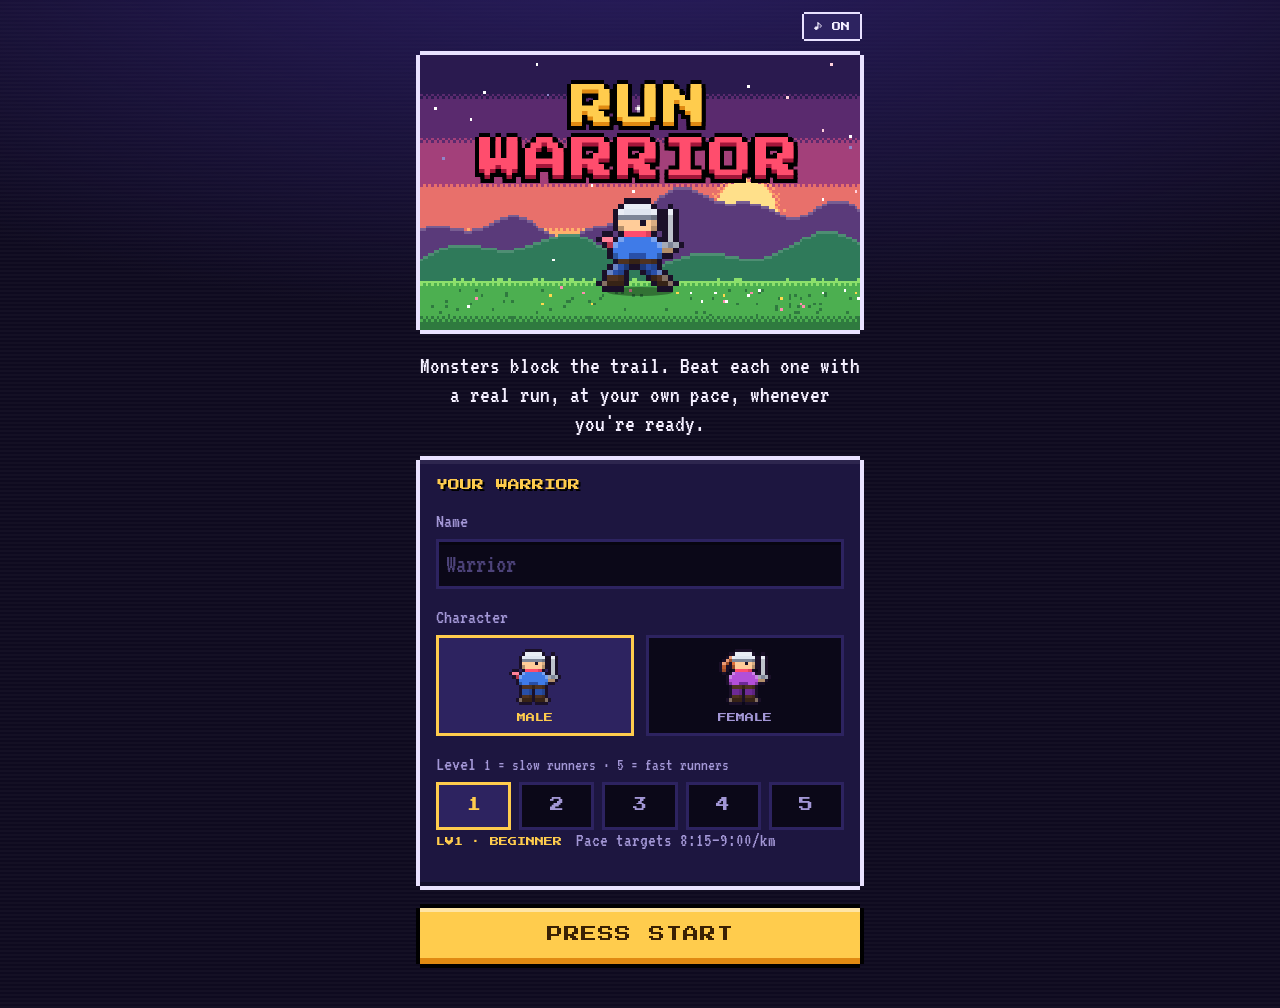
==== index.html @ 3b112ef6 "Add files via upload" ====
<!doctype html>
<html lang="en">
<head>
  <meta charset="utf-8">
  <meta name="viewport" content="width=device-width, initial-scale=1">
  <meta name="theme-color" content="#0e0a1f">
  <title>Run Warrior</title>
  <link rel="preconnect" href="https://fonts.googleapis.com">
  <link rel="preconnect" href="https://fonts.gstatic.com" crossorigin>
  <link href="https://fonts.googleapis.com/css2?family=Press+Start+2P&family=VT323&display=swap" rel="stylesheet">
  <link rel="stylesheet" href="css/style.css">
</head>
<body>
  <main id="app"><p class="loading">LOADING…</p></main>
  <script type="module" src="js/main.js"></script>
</body>
</html>
---- css/style.css ----
/* Run Warrior: pixel-art style */

:root {
  --bg: #0e0a1f;
  --panel: #1d1640;
  --panel-2: #2d2360;
  --well: #0b0818;
  --line: #e9e2ff;
  --ink: #f4efff;
  --muted: #a397d6;
  --gold: #ffcc4d;
  --gold-2: #e08a12;
  --gold-ink: #3a2104;
  --red: #ff4d6d;
  --green: #3ee07a;
  --yellow: #ffd84d;
  --font-pixel: 'Press Start 2P', ui-monospace, monospace;
  --font-body: 'VT323', ui-monospace, monospace;
  --b: 4px; /* pixel border size */
  --u: 3px; /* one scene pixel, set by JS */
  /* Notched pixel border: four offset shadows leave the corners open. */
  --border: 0 calc(-1 * var(--b)) 0 0 var(--line), 0 var(--b) 0 0 var(--line),
            calc(-1 * var(--b)) 0 0 0 var(--line), var(--b) 0 0 0 var(--line);
  --border-dark: 0 calc(-1 * var(--b)) 0 0 #000, 0 var(--b) 0 0 #000,
                 calc(-1 * var(--b)) 0 0 0 #000, var(--b) 0 0 0 #000;
}

* { box-sizing: border-box; }

html { background: var(--bg); }

body {
  margin: 0;
  min-height: 100vh;
  color: var(--ink);
  font-family: var(--font-body);
  font-size: 22px;
  line-height: 1.2;
  background:
    radial-gradient(ellipse 120% 60% at 50% -10%, #2c1f66 0%, transparent 70%),
    repeating-linear-gradient(0deg, rgba(255, 255, 255, 0.025) 0 2px, transparent 2px 4px),
    var(--bg);
  -webkit-font-smoothing: none;
  -webkit-tap-highlight-color: transparent;
}

#app { max-width: 480px; margin: 0 auto; padding: 14px 16px 40px; }

img { image-rendering: pixelated; }

.loading { font-family: var(--font-pixel); font-size: 12px; text-align: center; margin-top: 40vh; }

.muted { color: var(--muted); }
.center { text-align: center; }
.sr { position: absolute; width: 1px; height: 1px; overflow: hidden; clip: rect(0 0 0 0); white-space: nowrap; }

/* ---------- Top bar ---------- */

.topbar {
  display: flex;
  align-items: center;
  justify-content: space-between;
  margin: 0 var(--b) 16px;
}
.brand {
  font-family: var(--font-pixel);
  font-size: 12px;
  color: var(--gold);
  text-shadow: 2px 2px 0 #000;
}
.title-screen .brand { visibility: hidden; }
.icon-btn {
  font-family: var(--font-pixel);
  font-size: 9px;
  color: var(--ink);
  background: var(--panel-2);
  border: 0;
  padding: 8px 10px;
  cursor: pointer;
  box-shadow: 0 -2px 0 0 var(--line), 0 2px 0 0 var(--line), -2px 0 0 0 var(--line), 2px 0 0 0 var(--line);
}
.icon-btn[aria-pressed='false'] { color: var(--muted); }

/* ---------- Panels ---------- */

.panel {
  background: var(--panel);
  box-shadow: var(--border), inset 0 calc(-1 * var(--b)) 0 0 rgba(0, 0, 0, 0.3), inset 0 var(--b) 0 0 rgba(255, 255, 255, 0.07);
  margin: var(--b) var(--b) 22px;
  padding: 18px 16px;
}
.panel-title {
  margin: 0 0 16px;
  font-family: var(--font-pixel);
  font-weight: 400;
  font-size: 12px;
  color: var(--gold);
  text-shadow: 2px 2px 0 #000;
}
.panel p { margin: 0 0 12px; }
.panel p:last-child { margin-bottom: 0; }
.lead { font-size: 24px; }

/* ---------- Scene ---------- */

.scene {
  position: relative;
  aspect-ratio: 16 / 10;
  margin: var(--b) var(--b) 22px;
  background: #000;
  box-shadow: var(--border);
  overflow: hidden;
  user-select: none;
  -webkit-user-select: none;
}
.scene canvas {
  position: absolute;
  inset: 0;
  width: 100%;
  height: 100%;
  image-rendering: pixelated;
}
.scene .fx { z-index: 3; pointer-events: none; }

.actor {
  position: absolute;
  bottom: 14%;
  left: calc(var(--x) * 1%);
  transform: translateX(-50%);
  z-index: 2;
}
.actor::before {
  content: '';
  position: absolute;
  left: 12%;
  right: 12%;
  bottom: calc(var(--u) * -1.5);
  height: calc(var(--u) * 3);
  background: rgba(0, 0, 0, 0.35);
  border-radius: 50%;
}
.actor .body { position: relative; transform-origin: 50% 100%; }
.actor img { display: block; width: calc(var(--u) * var(--w)); height: auto; }

/* Idle animations: whole-pixel steps for that sprite feel */
.idle-bob { animation: bob 1s steps(1) infinite; }
@keyframes bob { 50% { transform: translateY(calc(var(--u) * -1)); } }

.idle-squish { transform-origin: 50% 100%; animation: squish 0.9s steps(1) infinite; }
@keyframes squish { 50% { transform: scale(1.1, 0.88); } }

.idle-hop { animation: hop 0.8s steps(1) infinite; }
@keyframes hop {
  25% { transform: translateY(calc(var(--u) * -3)); }
  50% { transform: translateY(calc(var(--u) * -1)); }
}

.idle-sway { animation: sway 1.6s steps(1) infinite; }
@keyframes sway {
  25% { transform: translateX(calc(var(--u) * -1)); }
  75% { transform: translateX(var(--u)); }
}

.idle-hover { animation: hover 1.2s steps(1) infinite; }
@keyframes hover {
  25%, 75% { transform: translateY(calc(var(--u) * -2)); }
  50% { transform: translateY(calc(var(--u) * -4)); }
}

/* Attack moves */
.hero .body.dash { animation: dash 0.55s ease-in-out; }
@keyframes dash {
  30%, 50% { transform: translateX(calc(var(--u) * 50)); }
}

.monster .body.hurt { animation: hurt 0.45s steps(1); }
@keyframes hurt {
  0% { transform: translateX(calc(var(--u) * 3)); filter: brightness(0) invert(1); }
  20% { transform: translateX(calc(var(--u) * -3)); filter: none; }
  40% { transform: translateX(calc(var(--u) * 2)); filter: brightness(0) invert(1); }
  60% { transform: translateX(calc(var(--u) * -1)); filter: none; }
  80% { transform: none; filter: brightness(0) invert(1); }
  100% { transform: none; filter: none; }
}

.monster .body.dying { animation: dying 0.75s steps(1) forwards; }
@keyframes dying {
  0%, 30% { opacity: 1; }
  15%, 45% { opacity: 0.15; }
  60% { opacity: 1; transform: none; }
  75% { transform: scale(1.15, 0.6); opacity: 0.7; }
  90% { transform: scale(1.3, 0.25); opacity: 0.35; }
  100% { transform: scale(1.4, 0); opacity: 0; }
}

.body.pop { animation: pop 0.4s steps(4); }
@keyframes pop {
  0% { transform: scale(0); }
  60% { transform: scale(1.25); }
  100% { transform: scale(1); }
}

.hero .body.cheer { animation: cheer 0.4s steps(1) 3; }
@keyframes cheer { 50% { transform: translateY(calc(var(--u) * -5)); } }

/* HUD */
.hud {
  position: absolute;
  top: 5%;
  z-index: 4;
  padding: 7px 8px 6px;
  background: rgba(11, 8, 24, 0.86);
  font-family: var(--font-pixel);
  font-size: 8px;
  line-height: 1.7;
  box-shadow: 0 -2px 0 0 var(--line), 0 2px 0 0 var(--line), -2px 0 0 0 var(--line), 2px 0 0 0 var(--line);
}
.hud b { display: block; font-weight: 400; font-size: 9px; }
.hud--hero { left: 4%; width: 40%; }
.hud--foe { right: 4%; width: 48%; }
.boss { font-style: normal; color: var(--red); animation: blink 0.8s steps(1) infinite; }
.hpbar {
  position: relative;
  height: 8px;
  margin: 5px 0 3px;
  background: #000;
  box-shadow: 0 0 0 2px #000;
}
.hpbar .lag, .hpbar .fill { position: absolute; top: 0; bottom: 0; left: 0; }
.hpbar .lag { background: #fff; transition: width 0.7s steps(10) 0.35s; }
.hpbar .fill {
  background: var(--green);
  transition: width 0.25s steps(5);
  box-shadow: inset 0 2px 0 rgba(255, 255, 255, 0.4), inset 0 -2px 0 rgba(0, 0, 0, 0.3);
}
.hpbar.mid .fill { background: var(--yellow); }
.hpbar.low .fill { background: var(--red); }
.hpnum { color: var(--muted); }

/* Floating damage numbers */
.dmg-num {
  position: absolute;
  z-index: 5;
  font-family: var(--font-pixel);
  font-size: 16px;
  color: #fff;
  pointer-events: none;
  text-shadow: 3px 0 #000, -3px 0 #000, 0 3px #000, 0 -3px #000, 3px 3px #000;
  animation: rise 1.1s steps(10) forwards;
}
.dmg-num.crit { font-size: 22px; color: var(--gold); }
@keyframes rise {
  0% { transform: translate(-50%, 0) scale(0.5); opacity: 1; }
  15% { transform: translate(-50%, -70%) scale(1.35); }
  35% { transform: translate(-50%, -90%) scale(1); }
  80% { opacity: 1; }
  100% { transform: translate(-50%, -200%); opacity: 0; }
}

/* Big banner (VICTORY!) */
.banner {
  position: absolute;
  inset: 0;
  z-index: 6;
  display: flex;
  align-items: center;
  justify-content: center;
  pointer-events: none;
  font-family: var(--font-pixel);
  font-size: clamp(22px, 8vw, 34px);
  color: var(--gold);
  text-shadow: 0 4px 0 var(--gold-2), 4px 4px 0 #000, -4px 4px 0 #000, 4px 0 0 #000, -4px 0 0 #000, 0 -4px 0 #000, 0 8px 0 #000;
  visibility: hidden;
}
.banner.show { visibility: visible; }
.banner span { display: inline-block; }
.banner.show span { animation: letter 0.7s steps(4) calc(var(--i) * 70ms) both, wave 1s steps(2) calc(0.8s + var(--i) * 70ms) infinite; }
@keyframes letter {
  0% { transform: translateY(-250%); opacity: 0; }
  60% { transform: translateY(20%); opacity: 1; }
  100% { transform: none; opacity: 1; }
}
@keyframes wave { 50% { transform: translateY(-4px); } }

/* Title logo */
.logo {
  position: absolute;
  top: 9%;
  left: 0;
  right: 0;
  z-index: 4;
  margin: 0;
  text-align: center;
  font-family: var(--font-pixel);
  font-weight: 400;
  line-height: 1.2;
  animation: float 2s steps(2) infinite;
}
.logo span {
  display: block;
  font-size: clamp(28px, 9.5vw, 44px);
  color: var(--gold);
  letter-spacing: 2px;
  text-shadow: 0 4px 0 var(--gold-2), 4px 4px 0 #000, -4px 4px 0 #000, 4px 0 0 #000, -4px 0 0 #000, 0 -4px 0 #000, 0 8px 0 #000, 4px 8px 0 #000, -4px 8px 0 #000;
}
.logo span + span { color: var(--red); text-shadow: 0 4px 0 #a3163a, 4px 4px 0 #000, -4px 4px 0 #000, 4px 0 0 #000, -4px 0 0 #000, 0 -4px 0 #000, 0 8px 0 #000, 4px 8px 0 #000, -4px 8px 0 #000; }
@keyframes float { 50% { transform: translateY(-4px); } }

/* ---------- Season map ---------- */

.map {
  position: relative;
  display: grid;
  grid-template-columns: repeat(4, 1fr);
  list-style: none;
  margin: 0 0 22px;
  padding: 0;
}
.map::before {
  content: '';
  position: absolute;
  left: 12.5%;
  right: 12.5%;
  top: 24px;
  border-top: 4px dashed var(--panel-2);
}
.node { position: relative; display: flex; flex-direction: column; align-items: center; gap: 6px; text-align: center; }
.node-art {
  position: relative;
  display: grid;
  place-items: center;
  width: 50px;
  height: 50px;
  background: var(--panel);
  box-shadow: 0 -3px 0 0 var(--panel-2), 0 3px 0 0 var(--panel-2), -3px 0 0 0 var(--panel-2), 3px 0 0 0 var(--panel-2);
}
.node-art img { width: 38px; height: 38px; object-fit: contain; }
.node-label { font-family: var(--font-pixel); font-size: 7px; color: var(--ink); }
.node-week { font-size: 16px; color: var(--muted); line-height: 1; }
.node.now .node-art {
  background: var(--panel-2);
  box-shadow: 0 -3px 0 0 var(--gold), 0 3px 0 0 var(--gold), -3px 0 0 0 var(--gold), 3px 0 0 0 var(--gold);
  animation: nodebob 1s steps(1) infinite;
}
.node.now .node-label { color: var(--gold); }
@keyframes nodebob { 50% { transform: translateY(-3px); } }
.node.won img, .node.escaped img { filter: grayscale(1) brightness(0.7); }
.node.won .node-art::after, .node.escaped .node-art::after, .node.soon .node-art::after {
  position: absolute;
  right: -8px;
  top: -8px;
  width: 18px;
  height: 18px;
  display: grid;
  place-items: center;
  font-family: var(--font-pixel);
  font-size: 9px;
  box-shadow: var(--border-dark);
}
.node.won .node-art::after { content: '✓'; background: var(--green); color: #05300f; }
.node.escaped .node-art::after { content: '✗'; background: var(--red); color: #3a0010; }
.node.soon .node-art::after { content: '?'; background: var(--panel-2); color: var(--muted); }
.node.won .node-label { color: var(--green); }
.node.escaped .node-label { color: var(--muted); text-decoration: line-through; }

.sil { filter: brightness(0) invert(0.32) sepia(1) hue-rotate(205deg) saturate(2.2); }

/* ---------- Dialog box ---------- */

.dialog {
  position: relative;
  min-height: 84px;
  margin: var(--b) var(--b) 22px;
  padding: 14px 18px 20px;
  background: var(--well);
  box-shadow: var(--border), inset 0 0 0 4px var(--panel-2);
  font-size: 25px;
  line-height: 1.12;
  cursor: pointer;
}
.dialog-text { margin: 0; min-height: 1.1em; }
.dialog .caret {
  position: absolute;
  right: 14px;
  bottom: 6px;
  font-size: 14px;
  color: var(--gold);
  visibility: hidden;
}
.dialog.done .caret { visibility: visible; animation: blink 0.8s steps(1) infinite; }
.dialog.bad { color: #ff9cb0; }
.dialog.win { color: var(--gold); }
@keyframes blink { 50% { opacity: 0; } }

/* ---------- Form ---------- */

.field-row { display: grid; grid-template-columns: 1.15fr 1fr; gap: 12px; }
.field { display: block; min-width: 0; margin: 0 0 16px; padding: 0; border: 0; }
.field > span:first-child, .field legend {
  display: block;
  margin-bottom: 6px;
  padding: 0;
  font-size: 20px;
  color: var(--muted);
}
.unit { position: relative; display: block; }
.unit i {
  position: absolute;
  right: 10px;
  top: 50%;
  transform: translateY(-50%);
  font-family: var(--font-pixel);
  font-size: 8px;
  font-style: normal;
  color: var(--muted);
  pointer-events: none;
}
input {
  display: block;
  width: 100%;
  min-width: 0;
  height: 50px;
  padding: 8px 10px;
  border: 0;
  border-radius: 0;
  background: var(--well);
  color: var(--ink);
  font-family: var(--font-body);
  font-size: 26px;
  box-shadow: inset 0 0 0 3px var(--panel-2), inset 0 6px 0 0 rgba(0, 0, 0, 0.35);
  color-scheme: dark;
  appearance: none;
  -webkit-appearance: none;
}
input[type='date'] { font-size: 21px; }
input::placeholder { color: #4d437a; }
input:focus { outline: none; box-shadow: inset 0 0 0 3px var(--gold), inset 0 6px 0 0 rgba(0, 0, 0, 0.35); }
input[type='number'] { -moz-appearance: textfield; }
input::-webkit-outer-spin-button, input::-webkit-inner-spin-button { -webkit-appearance: none; margin: 0; }
.unit input { padding-right: 44px; }
.time-fields { display: grid; grid-template-columns: repeat(3, 1fr); gap: 10px; }

/* ---------- Buttons ---------- */

.btn {
  display: block;
  width: calc(100% - 2 * var(--b));
  margin: var(--b) var(--b) var(--b);
  padding: 16px 12px 20px;
  border: 0;
  background: var(--gold);
  color: var(--gold-ink);
  font-family: var(--font-pixel);
  font-size: 14px;
  letter-spacing: 1px;
  cursor: pointer;
  box-shadow: var(--border-dark), inset 0 -6px 0 0 var(--gold-2), inset 0 4px 0 0 rgba(255, 255, 255, 0.5);
}
.btn:hover { filter: brightness(1.08); }
.btn:active { transform: translateY(3px); box-shadow: var(--border-dark), inset 0 -2px 0 0 var(--gold-2), inset 0 4px 0 0 rgba(0, 0, 0, 0.15); }
.btn:disabled { filter: grayscale(0.8) brightness(0.7); cursor: progress; }
.btn:focus-visible { outline: 3px solid #fff; outline-offset: 6px; }
.btn--big { font-size: 16px; padding: 18px 12px 22px; }
.btn--pulse { animation: pulse 1.1s steps(1) infinite; }
@keyframes pulse { 50% { background: #ffe08a; } }

.link {
  background: none;
  border: 0;
  padding: 8px;
  color: var(--muted);
  font-family: var(--font-body);
  font-size: 20px;
  text-decoration: underline;
  cursor: pointer;
}
.foot { text-align: center; }

/* ---------- Lineups (title + results) ---------- */

.lineup {
  display: flex;
  justify-content: center;
  align-items: flex-end;
  gap: 14px;
  list-style: none;
  margin: 18px 0 22px;
  padding: 0;
}
.lineup li { display: flex; flex-direction: column; align-items: center; gap: 6px; }
.lineup img { height: 44px; width: auto; }
.lineup li:last-child img { height: 54px; }
.lineup span { font-family: var(--font-pixel); font-size: 7px; color: var(--muted); }
.trophies .won span { color: var(--green); }
.trophies .escaped img { filter: grayscale(1) brightness(0.6); }

.next-art img { height: 64px; width: auto; margin: 4px 0 12px; animation: nodebob 1.4s steps(1) infinite; }

.stats {
  display: grid;
  grid-template-columns: repeat(3, 1fr);
  gap: 8px;
  margin: 0 0 22px;
}
.stats div { background: var(--well); padding: 10px 4px; box-shadow: inset 0 0 0 3px var(--panel-2); }
.stats dt { font-size: 18px; color: var(--muted); }
.stats dd { margin: 4px 0 0; font-family: var(--font-pixel); font-size: 12px; color: var(--gold); }

/* ---------- Quest log ---------- */

.runs { list-style: none; margin: 0; padding: 0; }
.runs li {
  display: grid;
  grid-template-columns: auto 1fr auto;
  gap: 12px;
  align-items: baseline;
  padding: 9px 0;
  border-top: 3px dashed var(--panel-2);
  font-size: 21px;
}
.runs li:first-child { border-top: 0; padding-top: 0; }
.runs .d { color: var(--muted); }
.runs small { margin-left: 6px; font-size: 18px; color: var(--muted); }
.runs .dmg { font-family: var(--font-pixel); font-size: 10px; color: var(--red); }
.runs .kill .dmg { color: var(--gold); }
.runs .ko {
  margin-right: 6px;
  padding: 2px 4px;
  font-weight: 400;
  background: var(--gold);
  color: var(--gold-ink);
}

/* ---------- Screen transition ---------- */

.wipe {
  position: fixed;
  inset: 0;
  z-index: 100;
  background: #fff;
  pointer-events: none;
  animation: wipe 0.6s steps(6) forwards;
}
@keyframes wipe {
  0% { opacity: 0; }
  35% { opacity: 1; }
  100% { opacity: 0; }
}

@media (max-width: 380px) {
  body { font-size: 20px; }
  .field-row { grid-template-columns: 1fr; gap: 0; }
}

@media (prefers-reduced-motion: reduce) {
  *, *::before, *::after {
    animation-duration: 0.01ms !important;
    animation-iteration-count: 1 !important;
    transition-duration: 0.01ms !important;
  }
}

/* ---------- Warrior HP, counterattacks and foe stats ---------- */

.hpbar.warrior .fill { background: #5ec8ff; }
.hpbar.warrior.mid .fill { background: var(--yellow); }
.hpbar.warrior.low .fill { background: var(--red); }

.week-tag {
  position: absolute;
  left: 50%;
  bottom: 3%;
  z-index: 4;
  transform: translateX(-50%);
  padding: 4px 8px;
  background: rgba(11, 8, 24, 0.8);
  font-family: var(--font-pixel);
  font-size: 7px;
  white-space: nowrap;
}
.week-tag span { color: var(--yellow); }

.monster .body.lunge { animation: lunge 0.5s ease-in-out; }
@keyframes lunge {
  30%, 50% { transform: translateX(calc(var(--u) * -48)); }
}

.hero .body.ouch { animation: ouch 0.45s steps(1); }
@keyframes ouch {
  0% { transform: translateX(calc(var(--u) * -3)); filter: brightness(0) invert(1); }
  20% { transform: translateX(calc(var(--u) * 2)); filter: sepia(1) saturate(8) hue-rotate(-50deg); }
  40% { transform: translateX(calc(var(--u) * -2)); filter: brightness(0) invert(1); }
  60% { transform: none; filter: sepia(1) saturate(8) hue-rotate(-50deg); }
  100% { transform: none; filter: none; }
}

.hero .body.down { animation: down 0.5s steps(3) forwards; }
@keyframes down {
  100% { transform: translate(calc(var(--u) * -6), calc(var(--u) * -2)) rotate(-90deg); filter: grayscale(0.6) brightness(0.8); }
}

.dmg-num.taken { color: #ff6b81; }
.dmg-num.heal { color: var(--green); }

.banner.bad { font-size: clamp(16px, 6vw, 24px); color: var(--red); text-shadow: 0 4px 0 #a3163a, 4px 4px 0 #000, -4px 4px 0 #000, 4px 0 0 #000, -4px 0 0 #000, 0 -4px 0 #000, 0 8px 0 #000; }

.stats--4 { grid-template-columns: repeat(4, 1fr); gap: 6px; margin-bottom: 14px; }
.stats--4 dd { font-size: 10px; }
.foe-stats .rule { font-size: 19px; color: var(--muted); }
.atk { color: var(--red) !important; font-weight: 400; }

.runs .hits {
  grid-column: 1 / -1;
  margin-top: -4px;
  font-size: 17px;
  color: var(--muted);
}
.runs .taken { font-weight: 400; color: #ff6b81; }

/* ---------- Warrior setup ---------- */

.tagline { margin: 0 var(--b) 22px; font-size: 24px; }
.hud b { overflow: hidden; text-overflow: ellipsis; white-space: nowrap; }

.pick { display: grid; grid-template-columns: 1fr 1fr; gap: 12px; }
.pick-card {
  position: relative;
  display: flex;
  flex-direction: column;
  align-items: center;
  gap: 8px;
  padding: 14px 8px 12px;
  background: var(--well);
  box-shadow: inset 0 0 0 3px var(--panel-2);
  cursor: pointer;
}
.pick-card input { position: absolute; opacity: 0; pointer-events: none; }
.pick-card img { height: 56px; width: auto; }
.pick-card span { font-family: var(--font-pixel); font-size: 9px; color: var(--muted); }
.pick-card:has(input:checked) { background: var(--panel-2); box-shadow: inset 0 0 0 3px var(--gold); }
.pick-card:has(input:checked) span { color: var(--gold); }
.pick-card:has(input:checked) img { animation: bob 0.8s steps(1) infinite; --u: 2px; }
.pick-card:has(input:focus-visible) { outline: 3px solid #fff; outline-offset: 3px; }

/* ---------- Run tracker ---------- */

.tracker .sim {
  margin-left: 6px;
  padding: 2px 4px;
  font-style: normal;
  font-size: 7px;
  vertical-align: middle;
  background: var(--panel-2);
  color: var(--muted);
}
.readouts { display: grid; grid-template-columns: repeat(3, 1fr); gap: 8px; margin-bottom: 14px; }
.readouts div {
  display: flex;
  flex-direction: column;
  align-items: center;
  padding: 10px 4px 8px;
  background: var(--well);
  box-shadow: inset 0 0 0 3px var(--panel-2);
}
.readouts span { font-size: 18px; color: var(--muted); }
.readouts b {
  margin: 6px 0 4px;
  font-family: var(--font-pixel);
  font-size: clamp(13px, 4.2vw, 18px);
  font-weight: 400;
  color: var(--ink);
  font-variant-numeric: tabular-nums;
}
.readouts small { font-family: var(--font-pixel); font-size: 7px; color: var(--muted); }
.tracker.is-running .readouts b { color: var(--gold); }
.tracker.is-paused .readouts b { animation: blink 1.2s steps(1) infinite; }

.goalbar { height: 10px; background: #000; box-shadow: 0 0 0 2px var(--panel-2); margin: 0 2px 10px; }
.goalfill {
  width: 0;
  height: 100%;
  background: var(--gold);
  box-shadow: inset 0 2px 0 rgba(255, 255, 255, 0.4);
  transition: width 0.4s steps(4);
}
.preview { min-height: 1.2em; font-size: 21px; text-align: center; }
.preview b { color: var(--gold); font-weight: 400; }
.preview .win { color: var(--green); }

.gps { display: flex; align-items: center; justify-content: center; gap: 8px; font-size: 19px; color: var(--muted); }
.gps .dot { width: 10px; height: 10px; background: #4d437a; }
.gps.searching .dot { background: var(--yellow); animation: blink 0.6s steps(1) infinite; }
.gps.good .dot { background: var(--green); }
.gps.ok .dot { background: var(--yellow); }
.gps.weak .dot { background: var(--red); }

.tracker-buttons { margin: 16px 0 10px; text-align: center; }
.btn-row { display: grid; grid-template-columns: 1fr 1fr; gap: 12px; }
.btn-row .btn { width: auto; margin: var(--b); }
.btn--ghost {
  background: var(--panel-2);
  color: var(--ink);
  box-shadow: var(--border-dark), inset 0 -6px 0 0 #1d1640, inset 0 4px 0 0 rgba(255, 255, 255, 0.15);
}
.hint { font-size: 18px; color: var(--muted); text-align: center; }
.foot { display: flex; justify-content: center; gap: 12px; }

/* ---------- Stage map ---------- */

.section-title {
  margin: 0 var(--b) 14px;
  font-family: var(--font-pixel);
  font-weight: 400;
  font-size: 13px;
  color: var(--gold);
  text-shadow: 2px 2px 0 #000;
}
.hud--card { width: auto; }
.hud--card span { color: var(--yellow); }

.stages { list-style: none; margin: 0 0 14px; padding: 0; display: grid; gap: 16px; }
.stage {
  display: grid;
  grid-template-columns: 76px 1fr auto;
  align-items: center;
  gap: 14px;
  width: calc(100% - 2 * var(--b));
  margin: var(--b);
  padding: 12px 14px;
  border: 0;
  text-align: left;
  color: var(--ink);
  background: var(--panel);
  font: inherit;
  cursor: pointer;
  box-shadow: var(--border), inset 0 calc(-1 * var(--b)) 0 0 rgba(0, 0, 0, 0.3);
}
.stage:hover:not(:disabled) { background: var(--panel-2); }
.stage:active:not(:disabled) { transform: translateY(2px); }
.stage:focus-visible { outline: 3px solid var(--gold); outline-offset: 6px; }
.stage-art {
  display: grid;
  place-items: center;
  width: 76px;
  height: 64px;
  background: var(--well);
  box-shadow: inset 0 0 0 3px var(--panel-2);
}
.stage-art img { width: 62px; height: 50px; object-fit: contain; }
.stage-info { display: flex; flex-direction: column; gap: 3px; min-width: 0; }
.stage-num { font-family: var(--font-pixel); font-size: 7px; color: var(--muted); }
.stage-name { font-family: var(--font-pixel); font-weight: 400; font-size: 12px; }
.stage-dist { font-family: var(--font-pixel); font-size: 10px; color: var(--yellow); }
.stage-pace, .stage-best { font-size: 18px; color: var(--muted); }
.stage-best { color: var(--gold); }
.stage-badge { font-family: var(--font-pixel); font-size: 8px; padding: 6px 6px; white-space: nowrap; }
.stage.open { box-shadow: 0 -4px 0 0 var(--gold), 0 4px 0 0 var(--gold), -4px 0 0 0 var(--gold), 4px 0 0 0 var(--gold); }
.stage.open .stage-badge { background: var(--gold); color: var(--gold-ink); animation: pulse 1.1s steps(1) infinite; }
.stage.open .stage-art img { animation: nodebob 1s steps(1) infinite; }
.stage.won .stage-badge { color: var(--green); }
.stage.won .stage-name { color: var(--green); }
.stage.locked { cursor: not-allowed; opacity: 0.75; }
.stage.locked .stage-badge { color: var(--muted); }
.map-note { font-size: 19px; margin: 0 0 18px; }

.node-dist { font-family: var(--font-pixel); font-size: 7px; color: var(--yellow); line-height: 1; }
.node.open .node-art { box-shadow: 0 -3px 0 0 var(--gold-2), 0 3px 0 0 var(--gold-2), -3px 0 0 0 var(--gold-2), 3px 0 0 0 var(--gold-2); }

/* ---------- Level picker ---------- */

.field > span i { font-style: normal; font-size: 17px; }
.levels { display: grid; grid-template-columns: repeat(5, 1fr); gap: 8px; }
.level-pick { position: relative; cursor: pointer; }
.level-pick input { position: absolute; opacity: 0; pointer-events: none; }
.level-pick span {
  display: grid;
  place-items: center;
  height: 48px;
  background: var(--well);
  box-shadow: inset 0 0 0 3px var(--panel-2);
  font-family: var(--font-pixel);
  font-size: 14px;
  color: var(--muted);
}
.level-pick:has(input:checked) span { background: var(--panel-2); box-shadow: inset 0 0 0 3px var(--gold); color: var(--gold); }
.level-pick:has(input:focus-visible) span { outline: 3px solid #fff; outline-offset: 2px; }
.level-note { margin: 10px 0 0; font-size: 19px; color: var(--muted); }
.level-note b { font-family: var(--font-pixel); font-weight: 400; font-size: 9px; color: var(--gold); margin-right: 6px; }

/* ---------- Live fight ---------- */

.pace-status {
  margin: 0 0 10px;
  padding: 8px;
  text-align: center;
  font-family: var(--font-pixel);
  font-size: 9px;
  line-height: 1.5;
  background: var(--well);
  color: var(--muted);
}
.pace-status.warm { color: var(--yellow); }
.pace-status.good { background: #0d3a22; color: var(--green); }
.pace-status.bad { background: #4a0f1f; color: #ff8fa3; animation: blink 0.9s steps(1) infinite; }

.actor .stance { position: relative; }
.fighting .hero .stance { animation: hero-ready 1.2s steps(1) infinite; }
.fighting .monster .stance { animation: foe-ready 1.2s steps(1) 0.6s infinite; }
@keyframes hero-ready {
  0%, 100% { transform: none; }
  50% { transform: translateX(calc(var(--u) * 3)) rotate(4deg); }
}
@keyframes foe-ready {
  0%, 100% { transform: none; }
  50% { transform: translateX(calc(var(--u) * -3)); }
}

.hero .body.swing { animation: swing 0.45s steps(3); }
@keyframes swing {
  40% { transform: translateX(calc(var(--u) * 10)) rotate(8deg); }
  100% { transform: none; }
}
.monster .body.jab { animation: jab 0.45s steps(3); }
@keyframes jab {
  40% { transform: translateX(calc(var(--u) * -14)); }
  100% { transform: none; }
}
.hero .body.block { animation: block 0.4s steps(2); }
@keyframes block {
  0% { transform: translateX(calc(var(--u) * -2)); filter: brightness(1.8) saturate(0.4); }
  100% { transform: none; filter: none; }
}
.monster .body.cheer { animation: cheer 0.4s steps(1) 3; }

.dmg-num.block-txt { font-size: 11px; color: #59e3ff; }

.outcome .panel-title { font-size: 16px; }
.outcome.won .panel-title { color: var(--green); }
.outcome.lost .panel-title, .outcome.void .panel-title { color: var(--red); }
.outcome .btn { margin-bottom: 12px; }

/* Wake lock status */
.wake { margin: 0 0 10px; padding: 8px 10px; font-size: 19px; text-align: center; }
.wake.idle { display: none; }
.wake.on { color: var(--green); background: #0d3a22; }
.wake.off { color: #ffd1a8; background: #4a2a0f; box-shadow: inset 0 0 0 2px #e08a12; }
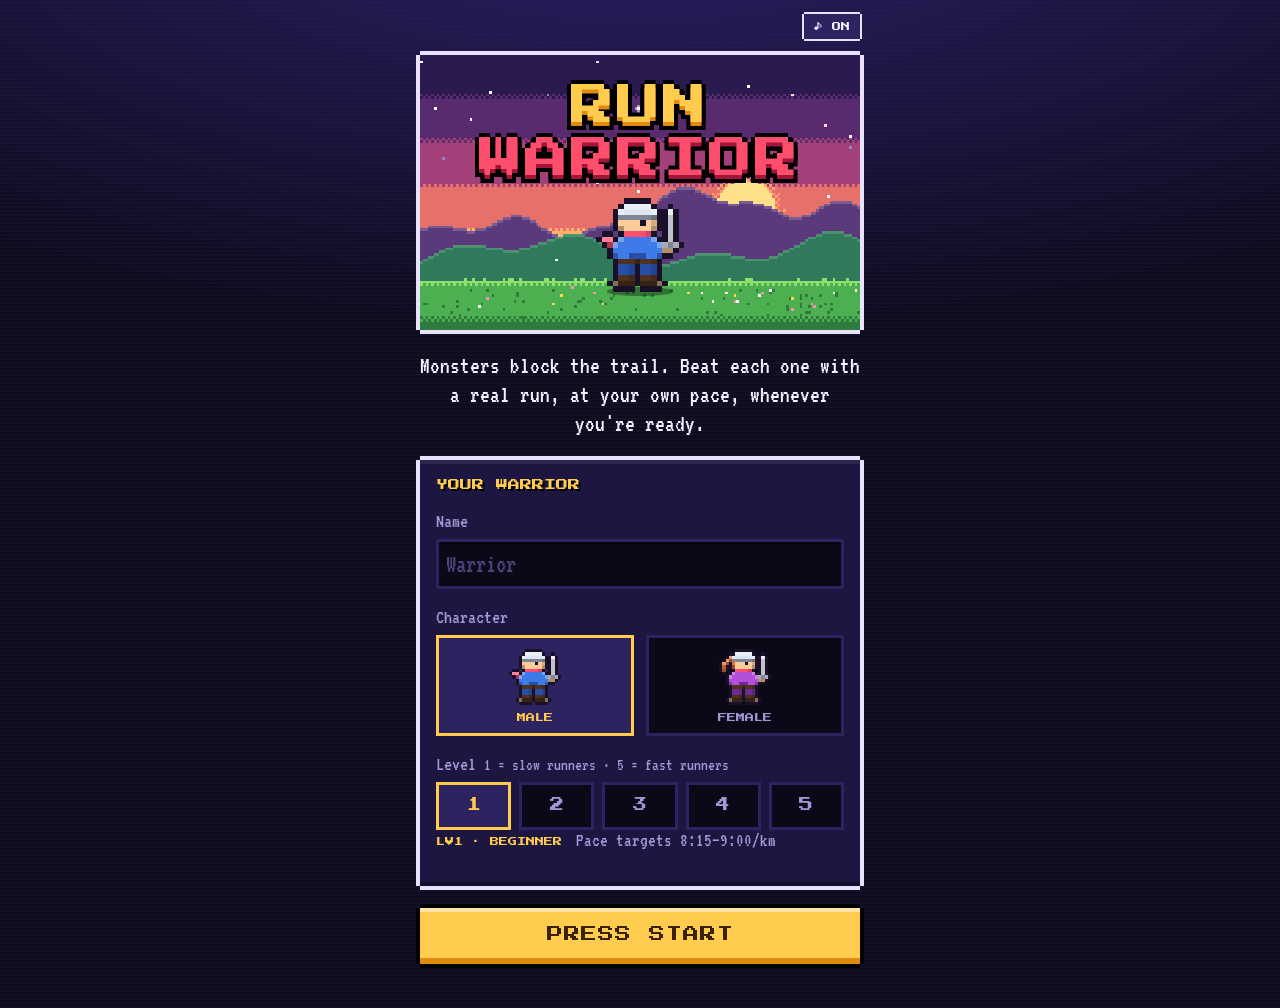
==== commit 966af38a: "Add files via upload" ====
--- a/index.html
+++ b/index.html
@@ -5,6 +5,9 @@
   <meta name="viewport" content="width=device-width, initial-scale=1">
   <meta name="theme-color" content="#0e0a1f">
   <title>Run Warrior</title>
+  <link rel="icon" type="image/png" sizes="32x32" href="icons/icon-32.png">
+  <link rel="apple-touch-icon" href="icons/icon-180.png">
+  <link rel="manifest" href="manifest.webmanifest">
   <link rel="preconnect" href="https://fonts.googleapis.com">
   <link rel="preconnect" href="https://fonts.gstatic.com" crossorigin>
   <link href="https://fonts.googleapis.com/css2?family=Press+Start+2P&family=VT323&display=swap" rel="stylesheet">
